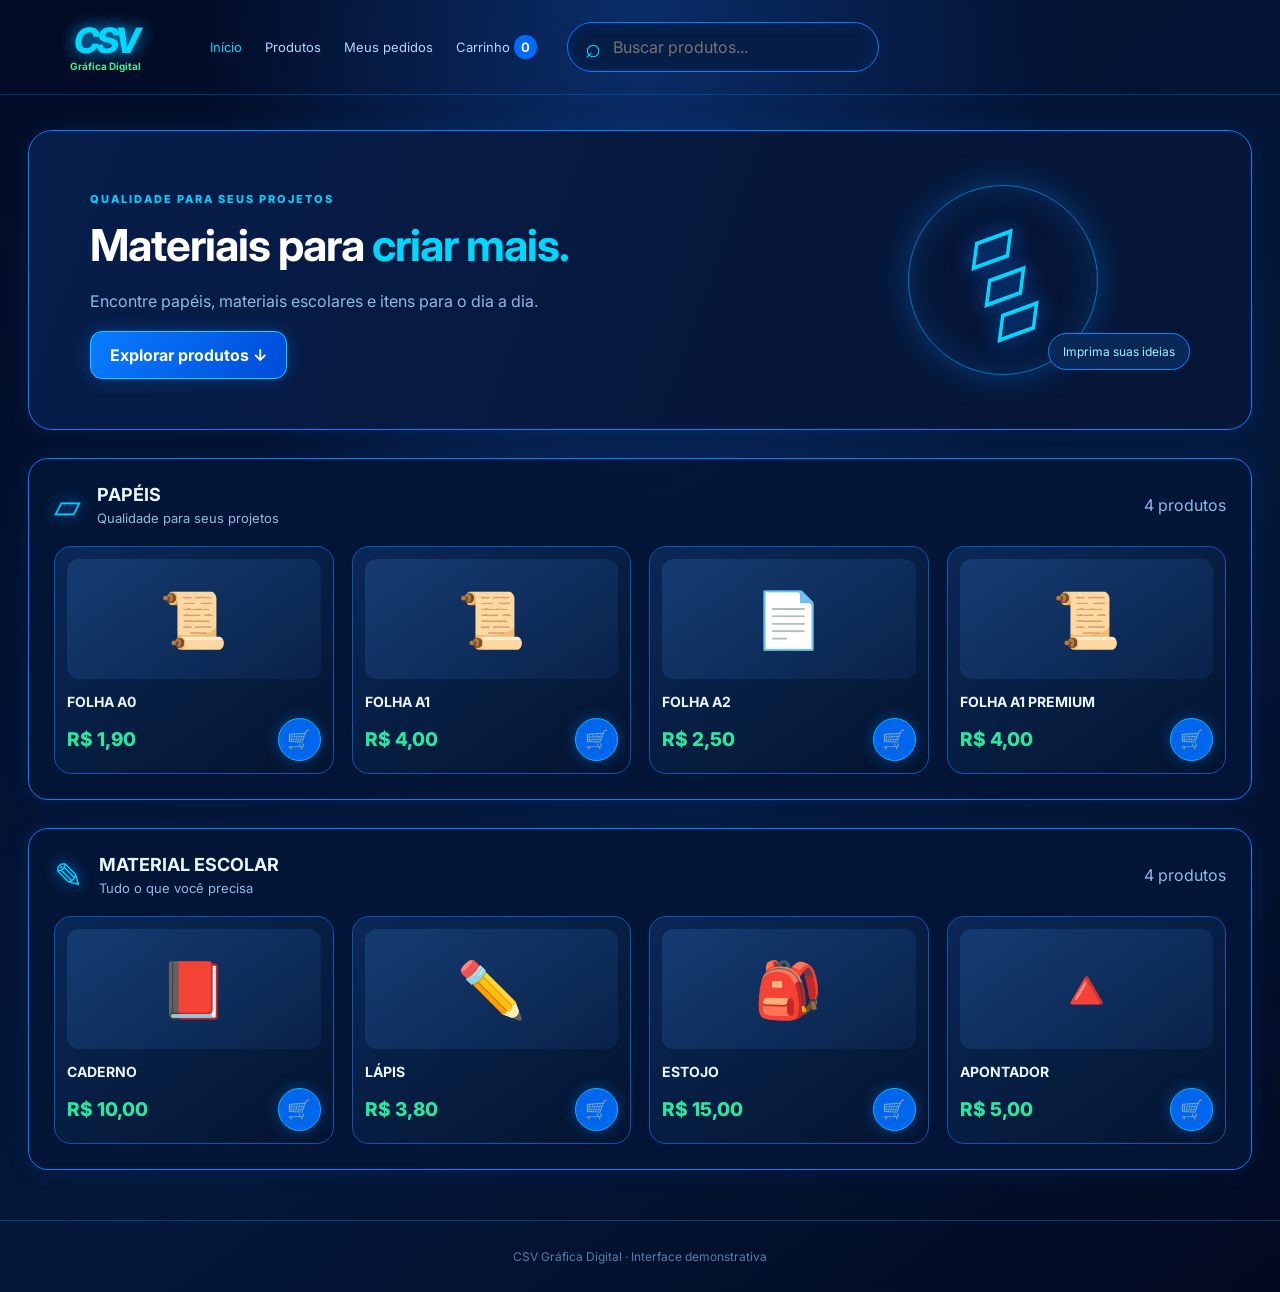
==== index.html @ 63e7ce07 "Primeiro envio do projeto frontend" ====
<!doctype html>
<html lang="pt-BR">
  <head>
    <meta charset="utf-8">
    <meta name="viewport" content="width=device-width, initial-scale=1">
    <title>CSV Gráfica Digital | Produtos</title>
    <link rel="stylesheet" href="style.css">
  </head>
  <body>
    <header class="topbar">
      <a class="brand" href="index.html">
        <span class="brand-mark">CSV</span>
        <small>Gráfica Digital</small>
      </a>
      <nav>
        <a class="active" href="index.html">Início</a>
        <a href="index.html#catalogo">Produtos</a>
        <a href="pedidos.html">Meus pedidos</a>
        <a href="carrinho.html">Carrinho <b class="cart-count">0</b></a>
      </nav>
      <div class="search">
        <span>⌕</span>
        <input id="search" placeholder="Buscar produtos..." aria-label="Buscar produtos">
      </div>
    </header>

    <main class="container">
      <section class="hero">
        <div>
          <p class="eyebrow">QUALIDADE PARA SEUS PROJETOS</p>
          <h1>Materiais para <span>criar mais.</span></h1>
          <p>Encontre papéis, materiais escolares e itens para o dia a dia.</p>
          <a class="btn" href="#catalogo">Explorar produtos ↓</a>
        </div>
        <div class="hero-art">
          <div class="glow-ring"></div>
          <div class="paper-stack">▱<br>▱<br>▱</div>
          <span class="floating-chip">Imprima suas ideias</span>
        </div>
      </section>

      <div id="catalogo"></div>
      <section class="category">
        <div class="section-head">
          <div>
            <span class="category-icon">▱</span>
            <div>
              <h2>PAPÉIS</h2>
              <p>Qualidade para seus projetos</p>
            </div>
          </div>
          <span class="muted">4 produtos</span>
        </div>
        <div class="products" id="papers"></div>
      </section>

      <section class="category">
        <div class="section-head">
          <div>
            <span class="category-icon">✎</span>
            <div>
              <h2>MATERIAL ESCOLAR</h2>
              <p>Tudo o que você precisa</p>
            </div>
          </div>
          <span class="muted">4 produtos</span>
        </div>
        <div class="products" id="school"></div>
      </section>
    </main>
    <footer>CSV Gráfica Digital · Interface demonstrativa</footer>
    <script src="app.js"></script>
  </body>
</html>
---- style.css ----
@import url('https://fonts.googleapis.com/css2?family=Inter:wght@400;500;600;700;800&display=swap');
:root {
  --bg: #020d2c;
  --panel: #061b43;
  --panel2: #092858;
  --blue: #087cff;
  --cyan: #00cfff;
  --text: #e9f5ff;
  --muted: #91b9e8;
  --green: #29e7a0;
  --line: #087dff;
  --shadow: 0 0 25px #0077ff22;
}
* {
  box-sizing: border-box;
}
html {
  scroll-behavior: smooth;
}
body {
  margin: 0;
  background: radial-gradient(ellipse at 50% 0,#0a2d69 0,transparent 48%),linear-gradient(145deg,#020b24,#04183b 60%,#020a20);
  color: var(--text);
  font-family: Inter,Arial,sans-serif;
  min-height: 100vh;
}
body:before {
  content: "";
  position: fixed;
  inset: 0;
  pointer-events: none;
  opacity: .22;
  background-image: linear-gradient(#0d54a51a 1px,transparent 1px),linear-gradient(90deg,#0d54a51a 1px,transparent 1px);
  background-size: 45px 45px;
  z-index: -1;
}
a {
  color: inherit;
  text-decoration: none;
}
button,input {
  font: inherit;
}
.topbar {
  max-width: 1380px;
  margin: auto;
  padding: 22px 30px;
  display: flex;
  align-items: center;
  gap: 30px;
  border-bottom: 1px solid #087cff55;
}
.brand {
  width: 150px;
  flex-shrink: 0;
  display: flex;
  flex-direction: column;
  align-items: center;
  line-height: 1;
}
.brand-mark {
  font-size: 35px;
  font-weight: 800;
  font-style: italic;
  letter-spacing: -4px;
  color: #00d9ff;
  text-shadow: 0 0 16px #00aaff;
}
.brand small {
  font-size: 10px;
  color: #41ed9d;
  font-weight: 700;
  margin-top: 3px;
}
.topbar nav {
  display: flex;
  align-items: center;
  gap: 23px;
  white-space: nowrap;
  font-size: 13px;
  color: #b5d6ff;
}
.topbar nav a:hover,.topbar nav a.active {
  color: #00d8ff;
}
.cart-count {
  background: #006bff;
  border-radius: 20px;
  padding: 4px 7px;
  color: white;
}
.search {
  display: flex;
  align-items: center;
  gap: 12px;
  background: #061d46;
  border: 1px solid #087dff;
  border-radius: 30px;
  padding: 0 17px;
  box-shadow: inset 0 0 16px #006cff24;
  min-width: 180px;
}
.search span {
  font-size: 27px;
  color: #00d7ff;
}
.search input {
  width: 100%;
  min-width: 0;
  background: transparent;
  border: 0;
  outline: 0;
  color: white;
  padding: 14px 0;
}
.container {
  max-width: 1280px;
  margin: 35px auto;
  padding: 0 28px;
}
.hero {
  min-height: 300px;
  border: 1px solid var(--line);
  border-radius: 24px;
  padding: 38px 5%;
  display: flex;
  align-items: center;
  justify-content: space-between;
  background: linear-gradient(110deg,#071e4b,#061638 70%);
  box-shadow: var(--shadow);
  overflow: hidden;
}
.hero>div:first-child {
  max-width: 560px;
}
.eyebrow {
  font-size: 11px;
  letter-spacing: 2px;
  color: var(--cyan);
  font-weight: 800;
}
.hero h1,h1 {
  font-size: clamp(30px,4vw,44px);
  margin: 12px 0;
  color: white;
  letter-spacing: -1px;
}
.hero h1 span,h1 span {
  color: #00d7ff;
}
.hero p:not(.eyebrow) {
  color: var(--muted);
  line-height: 1.7;
}
.btn {
  display: inline-flex;
  justify-content: center;
  align-items: center;
  gap: 9px;
  border: 1px solid #00d8ff;
  border-radius: 12px;
  padding: 13px 19px;
  color: white;
  font-weight: 700;
  background: linear-gradient(120deg,#087cff,#004bd9);
  box-shadow: 0 0 18px #0077ff55;
  cursor: pointer;
  transition: .2s;
}
.btn:hover {
  transform: translateY(-2px);
  box-shadow: 0 0 25px #00aaff88;
}
.btn.secondary {
  background: #071b3d;
  border-color: #285eaa;
  box-shadow: none;
}
.btn.full {
  width: 100%;
  margin-top: 18px;
}
.hero-art {
  width: 34%;
  height: 200px;
  position: relative;
  display: grid;
  place-items: center;
}
.glow-ring {
  width: 190px;
  height: 190px;
  border: 1px solid #00aaffaa;
  border-radius: 50%;
  box-shadow: 0 0 35px #008cff55,inset 0 0 35px #008cff33;
}
.paper-stack {
  position: absolute;
  font-size: 70px;
  line-height: .55;
  color: #00d8ff;
  text-shadow: 0 0 20px #007bff;
  transform: rotate(-20deg);
}
.floating-chip {
  position: absolute;
  right: 0;
  bottom: 10px;
  padding: 10px 14px;
  border: 1px solid #008cff;
  border-radius: 30px;
  background: #092858;
  color: #a8edff;
  font-size: 12px;
}
.category {
  margin-top: 28px;
  padding: 25px;
  border: 1px solid #087dff;
  border-radius: 20px;
  background: #041638e8;
  box-shadow: var(--shadow);
}
.section-head {
  display: flex;
  justify-content: space-between;
  align-items: center;
  margin-bottom: 20px;
}
.section-head>div {
  display: flex;
  align-items: center;
  gap: 16px;
}
.category-icon {
  font-size: 35px;
  color: #00cfff;
  text-shadow: 0 0 15px #008cff;
}
.section-head h2,.panel h2 {
  font-size: 18px;
  margin: 0 0 5px;
}
.section-head p {
  margin: 0;
  color: var(--muted);
  font-size: 13px;
}
.muted,.helper {
  color: var(--muted);
}
.products {
  display: grid;
  grid-template-columns: repeat(4,minmax(0,1fr));
  gap: 18px;
}
.product-card {
  padding: 12px;
  border: 1px solid #0758b5;
  border-radius: 17px;
  background: linear-gradient(145deg,#0a2857,#04142f);
  transition: .2s;
}
.product-card:hover {
  border-color: #00cfff;
  transform: translateY(-3px);
  box-shadow: 0 0 20px #007bff35;
}
.product-art {
  height: 120px;
  border-radius: 12px;
  background: linear-gradient(145deg,#153c72,#09224a);
  display: grid;
  place-items: center;
  font-size: 55px;
  margin-bottom: 14px;
}
.product-card h3 {
  font-size: 14px;
  margin: 0 0 8px;
}
.product-foot {
  display: flex;
  align-items: center;
  justify-content: space-between;
}
.price {
  color: var(--green);
  font-size: 19px;
  font-weight: 800;
}
.icon-btn {
  width: 43px;
  height: 43px;
  border: 1px solid #00baff;
  border-radius: 50%;
  background: #0066ed;
  color: white;
  font-size: 19px;
  cursor: pointer;
  box-shadow: 0 0 15px #007bff66;
}
.back-link {
  display: inline-block;
  color: #00d8ff;
  margin: 0 0 22px;
}
.panel {
  border: 1px solid #087dff;
  border-radius: 20px;
  background: linear-gradient(145deg,#071f4b,#04132f);
  box-shadow: var(--shadow);
}
.product-detail {
  display: grid;
  grid-template-columns: minmax(280px,.9fr) 1.1fr;
  gap: 35px;
  padding: 30px;
}
.product-photo {
  background: linear-gradient(145deg,#153c72,#09224a);
  border: 1px solid #0a67c6;
  border-radius: 17px;
  display: grid;
  place-items: center;
  color: #00d8ff;
  font-size: 130px;
  text-shadow: 0 0 25px #007bff66;
}
.product-photo.large {
  min-height: 330px;
}
.gallery-thumbs {
  display: flex;
  gap: 10px;
  margin-top: 12px;
}
.gallery-thumbs span {
  background: #0a2857;
  border: 1px solid #0865c7;
  border-radius: 10px;
  padding: 12px;
  font-size: 23px;
}
.detail-copy h1 {
  font-size: 34px;
}
.detail-copy p {
  line-height: 1.65;
  color: #b4d1f5;
}
.rating {
  color: #ffd65b;
  margin: 18px 0;
}
.rating small {
  color: var(--muted);
}
.specs {
  color: #b4d1f5;
  line-height: 2;
  padding-left: 20px;
}
.detail-price {
  font-size: 30px;
  font-weight: 800;
  color: var(--green);
  margin: 20px 0;
}
.detail-price small {
  font-size: 12px;
  color: var(--muted);
  font-weight: 400;
}
.purchase-row {
  display: flex;
  flex-wrap: wrap;
  gap: 15px;
  align-items: center;
}
.quantity {
  display: flex;
  align-items: center;
  border: 1px solid #087dff;
  border-radius: 10px;
  overflow: hidden;
}
.quantity button {
  background: #08295a;
  border: 0;
  color: #00d8ff;
  width: 38px;
  height: 40px;
  font-size: 22px;
  cursor: pointer;
}
.quantity output {
  min-width: 38px;
  text-align: center;
}
.helper {
  font-size: 12px;
  line-height: 1.6;
}
.cart-layout {
  display: grid;
  grid-template-columns: minmax(0,1.7fr) minmax(270px,.8fr);
  gap: 22px;
  margin-top: 25px;
}
.cart-panel,.summary {
  padding: 23px;
}
.cart-heading {
  display: flex;
  align-items: center;
  justify-content: space-between;
  padding-bottom: 17px;
  border-bottom: 1px solid #12529b;
}
.cart-row {
  display: grid;
  grid-template-columns: 70px minmax(100px,1fr) auto auto 28px;
  align-items: center;
  gap: 14px;
  padding: 17px 0;
  border-bottom: 1px solid #10376a;
}
.cart-thumb {
  height: 64px;
  border-radius: 10px;
  background: #102e5b;
  display: grid;
  place-items: center;
  font-size: 30px;
}
.cart-row h3 {
  font-size: 13px;
  margin: 0 0 6px;
}
.cart-row small {
  color: var(--muted);
}
.cart-row .quantity button {
  width: 28px;
  height: 30px;
  font-size: 16px;
}
.cart-row .quantity output {
  min-width: 28px;
}
.cart-unit,.cart-subtotal {
  font-size: 13px;
  white-space: nowrap;
}
.remove {
  background: transparent;
  color: #ff668b;
  border: 0;
  font-size: 20px;
  cursor: pointer;
}
.cart-bottom {
  padding-top: 20px;
}
.summary h2 {
  margin-bottom: 22px;
}
.summary-line {
  display: flex;
  justify-content: space-between;
  gap: 10px;
  margin: 15px 0;
  color: #b8d7ff;
  font-size: 14px;
}
.summary-line strong {
  color: #f0f8ff;
}
.summary-line.total {
  border-top: 1px solid #1c65b0;
  padding-top: 17px;
  font-size: 17px;
}
.summary-line.total strong {
  color: var(--green);
}
.empty-state {
  text-align: center;
  padding: 50px 15px;
  color: var(--muted);
}
.empty-state .empty-icon {
  font-size: 45px;
  color: #00d8ff;
}
.order-search {
  max-width: 580px;
  margin: 24px 0;
}
.order-search button {
  border: 0;
  background: transparent;
  color: #00d8ff;
  font-size: 25px;
  cursor: pointer;
}
.orders {
  display: grid;
  gap: 14px;
}
.order-card {
  display: grid;
  grid-template-columns: 55px 1.3fr .7fr auto 35px;
  align-items: center;
  gap: 18px;
  padding: 20px;
  border: 1px solid #087dff;
  border-radius: 16px;
  background: #061b40;
}
.order-icon {
  width: 50px;
  height: 50px;
  border-radius: 12px;
  border: 1px solid #008bff;
  display: grid;
  place-items: center;
  font-size: 25px;
  color: #00d8ff;
}
.order-card h3 {
  margin: 0 0 5px;
  font-size: 15px;
}
.order-card p {
  margin: 4px 0;
  color: var(--muted);
  font-size: 12px;
}
.status {
  border-radius: 30px;
  padding: 10px 14px;
  background: #074f84;
  border: 1px solid #00aaff;
  color: #a9f1ff;
  font-size: 12px;
  white-space: nowrap;
}
.status.done {
  background: #064a39;
  border-color: #00c987;
  color: #65ffc6;
}
.status.progress {
  background: #4a1532;
  border-color: #ff357c;
  color: #ff91b5;
}
.order-arrow {
  width: 34px;
  height: 34px;
  border-radius: 50%;
  border: 1px solid #008bff;
  color: #00d8ff;
  display: grid;
  place-items: center;
}
.checkout-grid {
  display: grid;
  grid-template-columns: minmax(0,1.5fr) minmax(280px,.75fr);
  gap: 22px;
  margin-top: 25px;
}
.form-panel {
  padding: 25px;
}
.form-panel h2 {
  margin: 5px 0 18px;
}
.form-panel h2:not(:first-child) {
  margin-top: 28px;
}
.form-grid {
  display: grid;
  grid-template-columns: 1fr 1fr;
  gap: 15px;
}
.form-grid label {
  display: grid;
  gap: 7px;
  color: #b8d7ff;
  font-size: 12px;
}
.form-grid input {
  width: 100%;
  background: #03132e;
  border: 1px solid #145aa5;
  border-radius: 8px;
  padding: 12px;
  color: white;
  outline: none;
}
.form-grid input:focus {
  border-color: #00d8ff;
}
.payment-options {
  display: grid;
  grid-template-columns: repeat(3,1fr);
  gap: 10px;
}
.payment-option {
  position: relative;
  display: grid;
  gap: 6px;
  padding: 15px;
  border: 1px solid #145aa5;
  border-radius: 12px;
  background: #071c3d;
  cursor: pointer;
}
.payment-option input {
  accent-color: #00d8ff;
}
.payment-option span {
  font-size: 25px;
  color: #00d8ff;
}
.payment-option strong {
  font-size: 13px;
}
.payment-option small {
  font-size: 10px;
  color: var(--muted);
}
.success-wrap {
  display: grid;
  place-items: center;
  min-height: 65vh;
}
.success-card {
  max-width: 620px;
  width: 100%;
  padding: 45px;
  text-align: center;
}
.success-check {
  width: 75px;
  height: 75px;
  margin: 0 auto 20px;
  display: grid;
  place-items: center;
  border-radius: 50%;
  font-size: 40px;
  color: #8dffd3;
  background: #07583e;
  border: 1px solid #00e69a;
  box-shadow: 0 0 30px #00e69a44;
}
.success-card p {
  color: var(--muted);
  line-height: 1.7;
}
.order-number {
  margin: 25px auto;
  padding: 18px;
  border: 1px solid #087dff;
  border-radius: 12px;
  max-width: 320px;
  color: var(--muted);
  display: grid;
  gap: 10px;
}
.order-number strong {
  font-size: 22px;
  color: #00d8ff;
}
.success-card .btn {
  margin: 5px;
}
.summary-product {
  display: flex;
  justify-content: space-between;
  gap: 12px;
  margin: 12px 0;
  font-size: 13px;
  color: #b8d7ff;
}
footer {
  text-align: center;
  padding: 28px;
  color: #557eaf;
  font-size: 12px;
  border-top: 1px solid #0b3d78;
  margin-top: 50px;
}
@media(max-width:900px) {
  .topbar {
    flex-wrap: wrap;
    gap: 15px;
  }
  .topbar nav {
    order: 3;
    width: 100%;
    overflow: auto;
    padding: 8px 0;
  }
  .topbar .search {
    flex: 1;
  }
  .products {
    grid-template-columns: repeat(2,minmax(0,1fr));
  }
  .cart-layout,.checkout-grid {
    grid-template-columns: 1fr;
  }
  .order-card {
    grid-template-columns: 50px 1fr auto;
  }
  .order-card .order-meta {
    display: none;
  }
  .order-card .status {
    grid-column: 2;
  }
  .order-arrow {
    grid-column: 3;
    grid-row: 1;
  }
  .hero-art {
    width: 25%;
  }
  .product-detail {
    gap: 22px;
    padding: 20px;
  }
}
@media(max-width:580px) {
  .container {
    padding: 0 14px;
    margin: 22px auto;
  }
  .topbar {
    padding: 15px;
  }
  .brand {
    width: 80px;
  }
  .brand-mark {
    font-size: 28px;
  }
  .topbar nav {
    gap: 17px;
    font-size: 12px;
  }
  .hero {
    padding: 25px;
    min-height: 250px;
  }
  .hero-art {
    display: none;
  }
  .hero h1,h1 {
    font-size: 31px;
  }
  .category {
    padding: 15px;
  }
  .products {
    gap: 10px;
  }
  .product-art {
    height: 90px;
    font-size: 43px;
  }
  .product-card {
    padding: 9px;
  }
  .price {
    font-size: 15px;
  }
  .icon-btn {
    width: 36px;
    height: 36px;
  }
  .section-head h2 {
    font-size: 15px;
  }
  .product-detail {
    grid-template-columns: 1fr;
    padding: 15px;
  }
  .product-photo.large {
    min-height: 220px;
    font-size: 95px;
  }
  .cart-row {
    grid-template-columns: 52px 1fr 28px;
    gap: 9px;
  }
  .cart-thumb {
    height: 52px;
  }
  .cart-unit {
    display: none;
  }
  .cart-row .quantity {
    grid-column: 2;
    justify-self: start;
  }
  .cart-subtotal {
    grid-column: 3;
    grid-row: 1;
    font-size: 11px;
  }
  .remove {
    grid-column: 3;
    grid-row: 2;
  }
  .form-grid,.payment-options {
    grid-template-columns: 1fr;
  }
  .form-panel,.summary {
    padding: 17px;
  }
  .success-card {
    padding: 28px 17px;
  }
  .order-card {
    padding: 12px;
    gap: 10px;
  }
  .status {
    font-size: 10px;
    padding: 8px;
  }
  .order-icon {
    width: 42px;
    height: 42px;
  }
}
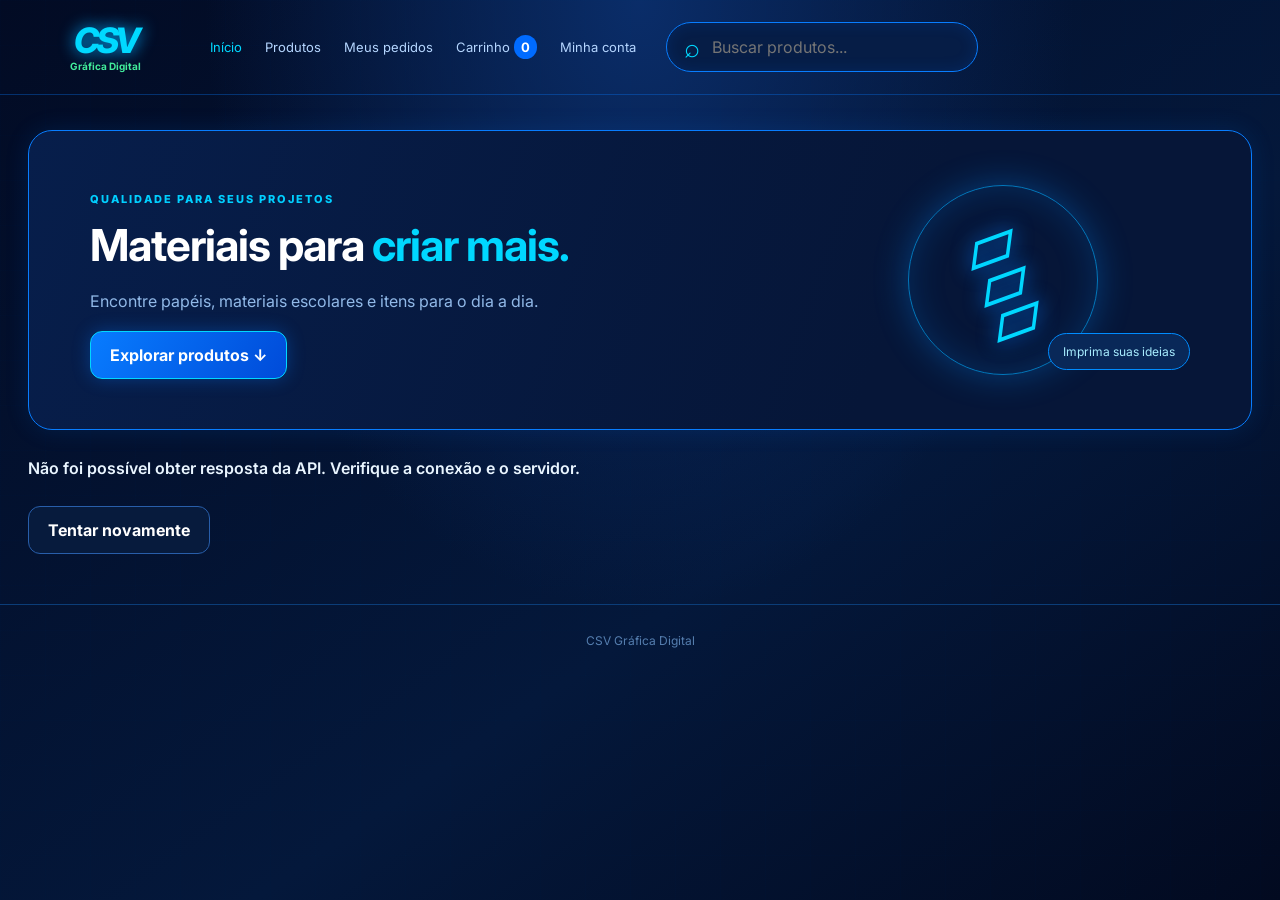
==== commit 7be69d99: "Merge pull request #1 from Gabrielosz2020/feature/integracao-com-backend feat: integra frontend com " ====
--- a/index.html
+++ b/index.html
@@ -6,7 +6,7 @@
     <title>CSV Gráfica Digital | Produtos</title>
     <link rel="stylesheet" href="style.css">
   </head>
-  <body>
+  <body data-page="catalog">
     <header class="topbar">
       <a class="brand" href="index.html">
         <span class="brand-mark">CSV</span>
@@ -17,6 +17,7 @@
         <a href="index.html#catalogo">Produtos</a>
         <a href="pedidos.html">Meus pedidos</a>
         <a href="carrinho.html">Carrinho <b class="cart-count">0</b></a>
+        <a href="conta.html">Minha conta</a>
       </nav>
       <div class="search">
         <span>⌕</span>
@@ -39,36 +40,10 @@
         </div>
       </section>
 
+      <p id="feedback" role="status" class="feedback"></p>
       <div id="catalogo"></div>
-      <section class="category">
-        <div class="section-head">
-          <div>
-            <span class="category-icon">▱</span>
-            <div>
-              <h2>PAPÉIS</h2>
-              <p>Qualidade para seus projetos</p>
-            </div>
-          </div>
-          <span class="muted">4 produtos</span>
-        </div>
-        <div class="products" id="papers"></div>
-      </section>
-
-      <section class="category">
-        <div class="section-head">
-          <div>
-            <span class="category-icon">✎</span>
-            <div>
-              <h2>MATERIAL ESCOLAR</h2>
-              <p>Tudo o que você precisa</p>
-            </div>
-          </div>
-          <span class="muted">4 produtos</span>
-        </div>
-        <div class="products" id="school"></div>
-      </section>
     </main>
-    <footer>CSV Gráfica Digital · Interface demonstrativa</footer>
-    <script src="app.js"></script>
+    <footer>CSV Gráfica Digital</footer>
+    <script type="module" src="app.js"></script>
   </body>
-</html>+</html>
--- a/style.css
+++ b/style.css
@@ -267,7 +267,9 @@
   box-shadow: 0 0 20px #007bff35;
 }
 .product-art {
-  height: 120px;
+  aspect-ratio: 1 / 1;
+  grid-template: minmax(0, 1fr) / minmax(0, 1fr);
+  overflow: hidden;
   border-radius: 12px;
   background: linear-gradient(145deg,#153c72,#09224a);
   display: grid;
@@ -404,7 +406,8 @@
 }
 .cart-layout {
   display: grid;
-  grid-template-columns: minmax(0,1.7fr) minmax(270px,.8fr);
+  grid-template-columns: minmax(0,2fr) minmax(270px,1fr);
+  align-items: start;
   gap: 22px;
   margin-top: 25px;
 }
@@ -415,50 +418,85 @@
   display: flex;
   align-items: center;
   justify-content: space-between;
-  padding-bottom: 17px;
-  border-bottom: 1px solid #12529b;
+  flex-wrap: wrap;
+  gap: 8px;
+  padding-bottom: 20px;
+  border-bottom: 1px solid #28456c;
 }
 .cart-row {
   display: grid;
-  grid-template-columns: 70px minmax(100px,1fr) auto auto 28px;
-  align-items: center;
+  grid-template-columns: 70px minmax(0,1fr) auto;
+  align-items: start;
   gap: 14px;
-  padding: 17px 0;
-  border-bottom: 1px solid #10376a;
+  padding: 18px 0;
+  border-bottom: 1px solid #28456c;
 }
 .cart-thumb {
-  height: 64px;
-  border-radius: 10px;
+  aspect-ratio: 1;
+  border-radius: 6px;
+  overflow: hidden;
   background: #102e5b;
   display: grid;
+  grid-template: minmax(0,1fr) / minmax(0,1fr);
   place-items: center;
-  font-size: 30px;
-}
-.cart-row h3 {
-  font-size: 13px;
-  margin: 0 0 6px;
-}
-.cart-row small {
-  color: var(--muted);
-}
-.cart-row .quantity button {
-  width: 28px;
-  height: 30px;
-  font-size: 16px;
-}
-.cart-row .quantity output {
-  min-width: 28px;
+}
+.cart-copy {
+  overflow-wrap: anywhere;
+  padding-top: 4px;
+}
+.cart-quantity {
+  color: var(--muted);
+  margin: 8px 0 12px;
+}
+.cart-quantity strong {
+  color: #f0f8ff;
+}
+.cart-controls,.cart-prices {
+  display: flex;
+  align-items: center;
+  gap: 10px;
+}
+.cart-controls button {
+  width: 40px;
+  height: 40px;
+  border: 1px solid #258edd;
+  border-radius: 50%;
+  background: transparent;
+  color: #58baff;
+  font-size: 22px;
+  cursor: pointer;
+}
+.cart-controls button:hover:not(:disabled) {
+  background: #123969;
+}
+.cart-controls button:disabled {
+  opacity: .6;
+  cursor: default;
+}
+.cart-prices {
+  justify-content: flex-end;
+  flex-wrap: wrap;
+  padding-top: 20px;
 }
 .cart-unit,.cart-subtotal {
-  font-size: 13px;
   white-space: nowrap;
 }
-.remove {
+.cart-prices .remove {
   background: transparent;
   color: #ff668b;
   border: 0;
-  font-size: 20px;
+  padding: 4px 0;
+  font-size: inherit;
   cursor: pointer;
+}
+.cart-prices .remove:hover {
+  text-decoration: underline;
+}
+.cart-layout > .summary {
+  border-color: #234c81;
+}
+.cart-layout #checkoutBtn {
+  margin-top: 18px;
 }
 .cart-bottom {
   padding-top: 20px;
@@ -769,10 +807,6 @@
   .products {
     gap: 10px;
   }
-  .product-art {
-    height: 90px;
-    font-size: 43px;
-  }
   .product-card {
     padding: 9px;
   }
@@ -795,27 +829,13 @@
     font-size: 95px;
   }
   .cart-row {
-    grid-template-columns: 52px 1fr 28px;
-    gap: 9px;
-  }
-  .cart-thumb {
-    height: 52px;
-  }
-  .cart-unit {
-    display: none;
-  }
-  .cart-row .quantity {
-    grid-column: 2;
-    justify-self: start;
-  }
-  .cart-subtotal {
-    grid-column: 3;
-    grid-row: 1;
-    font-size: 11px;
-  }
-  .remove {
-    grid-column: 3;
-    grid-row: 2;
+    grid-template-columns: 60px minmax(0,1fr);
+    gap: 12px;
+  }
+  .cart-prices {
+    grid-column: 1 / -1;
+    padding-top: 0;
+    justify-content: flex-start;
   }
   .form-grid,.payment-options {
     grid-template-columns: 1fr;
@@ -839,3 +859,52 @@
     height: 42px;
   }
 }
+
+[hidden] {
+  display: none !important;
+}
+
+.feedback:not(:empty) {
+  padding: 0.75rem 0;
+  font-weight: 600;
+}
+
+.product-art img,
+.product-photo img,
+.cart-thumb img {
+  width: 100%;
+  height: 100%;
+  object-fit: contain;
+}
+
+.product-art span,
+.product-photo span,
+.cart-thumb span {
+  font-size: 0.8rem;
+  text-align: center;
+}
+
+.account-form,
+.order-detail {
+  max-width: 50rem;
+  padding: 1.25rem;
+  margin-bottom: 1rem;
+  overflow-wrap: anywhere;
+}
+
+.account-form .btn,
+.order-detail .btn {
+  margin: 0.75rem 0.5rem 0 0;
+}
+
+.order-detail strong {
+  display: block;
+}
+
+.order-items {
+  padding-inline-start: 1.25rem;
+}
+
+.order-number {
+  overflow-wrap: anywhere;
+}
